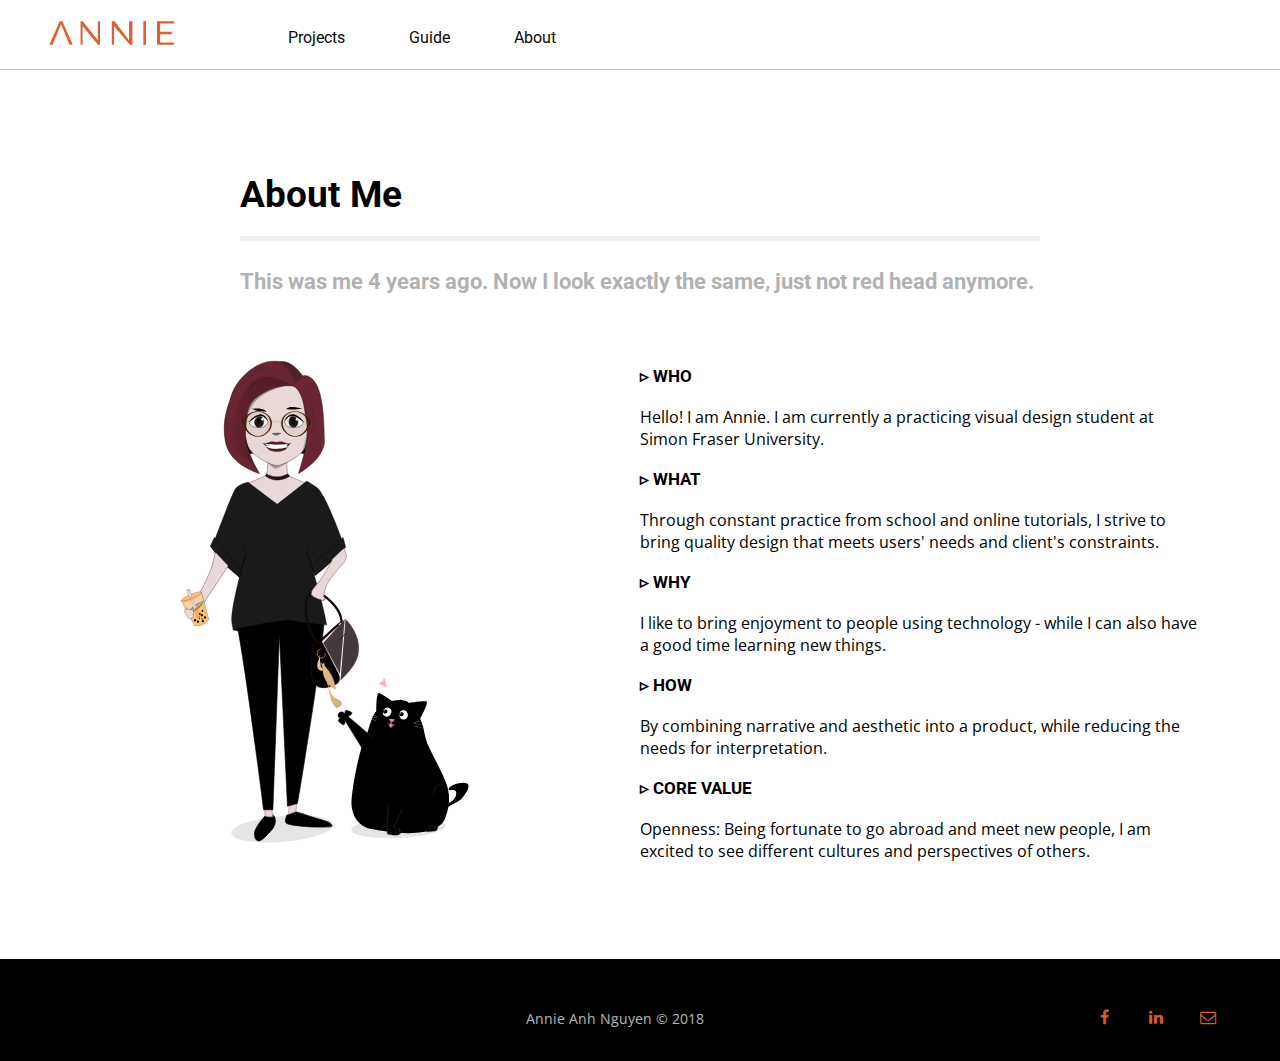
==== about.html @ 4451b5e8 "fix project 1 page" ====
<!DOCTYPE html>
<html lang="en">

<head>
    <meta charset="utf-8">
    <meta name="viewport" content="width=width-device, initial-scale=1">
    <title>Annie Nguyen | About</title>

    <link href="css/main.css" rel="stylesheet">
    <link href="css/normalize.css" rel="stylesheet">

    <link href="img/favicon.ico" rel="shortcut icon" type="image/x-icon">
    <link rel="stylesheet" href="https://cdnjs.cloudflare.com/ajax/libs/font-awesome/4.7.0/css/font-awesome.min.css">
</head>

<body>
    <header class="main-header">
        <div class="top-nav">
            <nav id="myNav" class="nav-bar">
                <div class="nav-bar-div">
                    <a class="logo-link" href="index.html"><img class="logo" src="img/logo.svg" alt="logo-img"></a>
                    <a class="nav-item nav-item-border" href="index.html">Projects</a>
                    <a class="nav-item nav-item-border" href="style-guide.html">Guide</a>
                    <a class="nav-item nav-item-border" href="about.html">About</a>
                </div>
                <div class="menu-icon-div">
                    <a class="menu-icon" href="javascript:void(0);" onclick="myFunction()">
                        <i class="fa fa-bars"></i>
                    </a>
                </div>
            </nav>
        </div>
    </header>

    <section class="page-heading">
            <div class="heading-element">
                <h1 class="heading text-h1-large">About Me</h1>
                <h2 class="low-opacity-header text-h2-small">This was me 4 years ago. Now I look exactly the same, just not red head anymore.</h2>
            </div>
        </section>

    <section class="page-heading">
        <div class="about-me-element">
            <div class="about-me-image">
                <img class="me-image" src="img/about-me.svg" alt="about-img">
            </div>

            <div class="about-me-text">
                <h3 class="text-h3-small">&#9657; WHO </h3>
                <p>Hello! I am Annie. I am currently a practicing visual design student at Simon Fraser University.
                </p>
                <h3 class="text-h3-small">&#9657; WHAT </h3>
                <p>Through constant practice from school and online tutorials, I strive to bring quality design that
                    meets users' needs and client's constraints.</p>
                <h3 class="text-h3-small">&#9657; WHY </h3>
                <p>I like to bring enjoyment to people using technology - while I can also have
                    a good time learning new things.</p>
                <h3 class="text-h3-small">&#9657; HOW </h3>
                <p>By combining narrative and aesthetic into a product, while reducing the needs for interpretation.
                </p>
                <h3 class="text-h3-small">&#9657; CORE VALUE </h3>
                <p>Openness: Being fortunate to go abroad and meet new people, I am excited
                    to see different cultures and perspectives of others.</p>
            </div>
        </div>
    </section>

    <footer>
        <div class="footer-item">
            <div class="footer-item-name">
                <p>Annie Anh Nguyen &copy; 2018 </p>
            </div>
            <div class="footer-item-contact">
                <a href="https://www.facebook.com/annien018" class="social-media-icon" target="_blank"><i class="fa fa-facebook"
                        aria-hidden="true"></i></a>
                <a href="https://www.linkedin.com/feed/" class="social-media-icon" target="_blank"><i class="fa fa-linkedin"
                        aria-hidden="true"></i></a>
                <a href="mailto:nnpa185@gmail.com" class="social-media-icon" target="_blank"><i class="fa fa-envelope-o"
                        aria-hidden="true"></i></a>
            </div>
        </div>
    </footer>

    <script src="js/script.js"></script>
</body>

</html>
---- css/main.css ----
/* ------------------------------------------------------------------------------------------------------------------------------ */
/* Importing */
@import url('https://fonts.googleapis.com/css?family=Roboto');
@import url('https://fonts.googleapis.com/css?family=Open+Sans');



/* ------------------------------------------------------------------------------------------------------------------------------ */
/* General Structure */
*, *:before, *:after{
    box-sizing: border-box;
}

.main-header{
    padding:1rem;
}

code{
    background-color: #EEE;
    padding:1rem;
    margin-top:1rem;
    display: block;
}
.code-div{
    background-color: #EEE;

}


.ul-citation{
    padding:1rem;
    line-height: 1.8rem;
}

.section-border{
    border-top:1px solid rgba(128, 128, 128, 0.404);
    padding-bottom:5rem;
}

.branding-element-color{
    text-align: center;
}

@media (max-width: 630px){
    .border-line{
        border-top:1px solid grey;
        opacity:0.3;
        margin-top:-1rem;
    }
    .heading-element{
        padding:2rem;
    }
    .text-element{
        padding:1rem;
    }
    .citation-element{
        padding:1rem;
    }
    .interactive-element{
        padding:1rem;
    }
    .branding-element{
        padding:1rem;
    }
    .branding-element-fonts{
        padding: 1rem;
    }
}

@media (min-width: 630px){
    .border-line{
        border:none;
        margin-top:2rem;
    }
    .heading-element{
        padding-left:15rem;
        padding-right:15rem;
        padding-bottom:2rem;
        padding-top:7rem;
    }
    .text-element{
        padding-left:15rem;
        padding-right:15rem;
    }
    .citation-element{
        padding-left:15rem;
        padding-right:15rem;
    }
    .interactive-element{
        padding-left:15rem;
        padding-right:15rem;
    }
    .branding-element{
        padding-left:15rem;
        padding-right:15rem;
    }
    .branding-element-fonts{
        padding-left:15rem;
        padding-right:15rem;
    }
}


/* ------------------------------------------------------------------------------------------------------------------------------ */
/* Text */
body{
    overflow-wrap: break-word;
    word-wrap: break-word;
}

h1, h2, h3, h4{
    font-family: 'Roboto', sans-serif;
}

.low-opacity-header{
    opacity: 0.3;
}

.text-h1-large{
    font-size: 2.3em;
}
.text-h1-small{
    font-size:1.9em;
}

.text-h2-small{
    font-size:1.4em;
}

.text-h3-small{
    font-size: 1.07em;
}

.text-h4-small{
    font-size: 0.95em;
}

p{
    font-family: 'Open Sans', sans-serif;
}

nav{
    font-family: 'Roboto', sans-serif;
}

a{
    font-family: 'Roboto', sans-serif;
}

.citation-element{
    font-family: 'Roboto', sans-serif;
}

.heading{
    border-bottom:5px solid rgba(128, 128, 128, 0.123);
    padding-bottom:1rem;
}

.in-text-link{
    text-decoration: none;
    color:black;
    border-bottom:3px solid #FFD046;
    transition:all 0.3s ease-in-out;
    -webkit-transition: all 0.3s ease-in-out;
    -moz-transition: all 0.3s ease-in-out;
    -o-transition: all 0.3s ease-in-out;
    -ms-transition: all 0.3s ease-in-out;
    padding-left: 0.17rem;
    padding-right:0.17rem;
}

.in-text-link:hover, .in-text-link:focus{
    background-color: #FFD046;
}

/* ------------------------------------------------------------------------------------------------------------------------------ */
/* Navigation */
.menu-icon {
    font-size:1.6rem;
    display:none;
}

.nav-bar .menu-icon{
    display:none;
}

.menu-icon:hover, .menu-icon:focus{
    color:#DD5A24;
}
.nav-bar a{
    text-decoration: none;
    float:left;
    display: block;
    text-align: center;
    transition:all 0.3s ease-in-out;
    -webkit-transition: all 0.3s ease-in-out;
    -moz-transition: all 0.3s ease-in-out;
    -o-transition: all 0.3s ease-in-out;
    -ms-transition: all 0.3s ease-in-out;
    color:black;
}

.nav-bar{
    overflow: hidden;
}

.logo{
    max-width:8rem;
    width:100%;
    transition:all 0.3s ease-in-out;
    -webkit-transition: all 0.3s ease-in-out;
    -moz-transition: all 0.3s ease-in-out;
    -o-transition: all 0.3s ease-in-out;
    -ms-transition: all 0.3s ease-in-out;
    padding-top:0.25rem;
    padding-bottom:1rem;
}

.logo:hover, .logo:focus{
    transform:scale(1.025);
}

/* When the screen is less than 630 pixels wide, hide all links.  */
@media (max-width: 630px) {
    .nav-bar a:not(:first-child) {display: none;}
    .nav-bar a.menu-icon {
      float: right;
      display: block;
    }
    .nav-bar.responsive {
        position: relative;
    }
    .nav-bar.responsive a.menu-icon {
        position: absolute;
        right: 0;
        top: 0;
    }
    .nav-bar.responsive a {
        float: none;
        display: block;
        text-align: left;
    }
    .nav-item{
        padding:1rem;
        margin:0.4rem;
    }
    .nav-item-border{
        border-top:1px solid rgba(128, 128, 128, 0.589);
    }
}

@media (min-width: 630px){
    .logo-link{
        margin-right:5rem;
        margin-left:2rem;
    }
    .top-nav{
        z-index: 999;
        position: fixed;
        background-color:white;
        border-bottom:1px solid rgba(128, 128, 128, 0.507);
        top:0;
        left:0;
        right:0;
        padding:1rem 1rem 0 1rem;
        opacity:0.96;
    }
    .nav-item{
        padding-left:0.15rem;
        padding-bottom:0.25rem;
        padding-right:0.15rem;
        margin-top:0.7rem;
        margin-left:1.85rem;
        margin-right:1.85rem;
    }
    .nav-item:hover, .nav-item:focus{
        border-bottom:5px solid #FFD046;
    }
}


/* ------------------------------------------------------------------------------------------------------------------------------ */
/* Images */



/* Social Media Icons */
.social-media-icon{
    color:#DD5A24;
    padding:1rem;
    width:3rem;
    display:inline-block;
    text-align: center;
    transition: all 0.5s ease-in-out;
    -webkit-transition: all 0.5s ease-in-out;
    -moz-transition: all 0.5s ease-in-out;
    -o-transition: all 0.5s ease-in-out;
    -ms-transition: all 0.5s ease-in-out;
}

.social-media-icon:hover, .social-media-icon:focus{
    background-color: #FFD046;
    color:black;
}


/* ------------------------------------------------------------------------------------------------------------------------------ */
/* Heading */
@media (max-width:630px){
    .page-heading{
        padding-top:2rem;
        clear:both;
    }
}

.header-link{
    text-decoration: none;
    color: #DD5A24;
    transition:all 0.3s ease-in-out;
    -webkit-transition: all 0.3s ease-in-out;
    -moz-transition: all 0.3s ease-in-out;
    -o-transition: all 0.3s ease-in-out;
    -ms-transition: all 0.3s ease-in-out;
}
.header-link:hover, .header-link:focus{
    border-bottom:5px solid #DD5A24;
}



/* ------------------------------------------------------------------------------------------------------------------------------ */
/* Buttons */
.btn{
  display: inline-block;
  padding: 0.5rem 1rem;
  color: black;
  background-color: transparent;
  transition:all 0.5s;
  text-decoration: none;
  border: 1px solid #DD5A24;
  border-radius: 2px;
  text-align: center;
}

.btn:hover, .btn:focus {
    background-color: #c44829;
    color:white;
  }





/* ------------------------------------------------------------------------------------------------------------------------------ */
/* Branding */
/* Font */
.roboto-font{
    font-family: 'Roboto', sans-serif;
}

.opensans-font{
    font-family: 'Open Sans', sans-serif;
}

/* Color */
.color-1{
    background-color: #FFD046;
    padding:1rem;
}

.color-2{
    background-color: #DD5A24;
    padding:1rem;
}

/* ------------------------------------------------------------------------------------------------------------------------------ */
/* About */
.me-image{
    max-width: 20rem;
}

.about-me-image{
    float:left;
}

.about-me-text{
    float: left;
}

@media (min-width:630px){
    .about-me-image{
        width:50%;
        padding-bottom:5rem;
        text-align: center;
    }
    .about-me-text{
        width: 50%;
        padding-bottom:5rem;
        padding-right:5rem;
    }
}

@media (max-width:630px){
    .about-me-image{
        width:100%;
        padding-bottom:5rem;
        text-align: center;
    }
    .about-me-text{
        width: 100%;
        padding-top:1rem;
        padding-bottom:5rem;
        padding-right:1rem;
        padding-left:1rem;
    }
}

/* ------------------------------------------------------------------------------------------------------------------------------ */
/* Home/ Projects Showcase */
.prj-img{
    float:left;
    width:28rem;
    height:28rem;
    overflow: hidden;
}

.project-holder{
    float: left;
    overflow:hidden;
    position: relative;
    overflow: hidden;
}

.project-info-bg{
    background-color: rgba(0,0,0,0.65);
    top:1rem;
    bottom:1rem;
    right:1rem;
    left:1rem;
    padding-top:9rem;
    position: relative;
    text-align: center;
    cursor: pointer;
    position: absolute;
    opacity:0;
    -webkit-transition: all 0.45s ease-in-out;
    -moz-transition: all 0.45s ease-in-out;
    -o-transition: all 0.45s ease-in-out;
    -ms-transition: all 0.45s ease-in-out;
    transition: all 0.45s ease-in-out;  
}

.link-spanner{
    position:absolute; 
    width:100%;
    height:100%;
    top:0;
    left: 0;
    z-index: 1;
}

.project-info{
    color:white;
    text-decoration: none;
}

.project-info h2{
    text-transform: uppercase;
    letter-spacing: 0.25em;
}


.project-holder:hover .project-info-bg{
    opacity:1;
}

@media (min-width:1007px){
    .project-holder{
        max-width: 33.33%;
    }
}

@media (max-width:1007px){
    .project-holder{
        max-width: 100%;
    }
    .prj-img{
        max-width:100%;
        height:auto;
    }
}


/* ------------------------------------------------------------------------------------------------------------------------------ */
/* Project Description */
mark{
    opacity:0.7;
    background-color: rgba(128, 128, 128, 0.479);  
    border-radius: 5px;
    padding:0.5rem;
    font-family: 'Roboto', sans-serif;
    margin-right:0.5rem;
    margin-top:0.5rem;
    line-height: 2rem;
}

.project-img{
    width:100%;
}

.p-img-description{
    opacity:0.5;
    font-size:0.9em;
    margin-top:-0.5rem;
}

@media (max-width:630px){
    .project-description{
        padding:2rem;
    }
    mark{
        float:left;
    }
}

@media (min-width:630px){
    .project-description{
        padding-right:15rem;
        padding-left:15rem;
    }
}

@media (max-width:630px){
    .project-description-img{
        padding:2rem;
    }
}

@media (min-width:630px){
    .project-description-img{
        padding-right:15rem;
        padding-left:15rem;
    }
}

/* ------------------------------------------------------------------------------------------------------------------------------ */
/* Footer */
footer{
    clear: both;
    overflow: hidden;
    background-color: black;
    color:white;
}

.footer-item-contact{
    float:left;
}
.footer-item-name{
    float:left;
}

@media (max-width:630px){
    footer{
        padding-bottom:1rem;
    }
    .footer-item-contact{
        text-align: center;
        width:100%;
    }
    .footer-item-name{
        opacity:0.7;
        text-align: center;
        width:100%;
        font-size:0.8em;
        padding-top:2rem;
    }
}

@media (min-width:630px){
    footer{
        padding-bottom:1rem;
    }
    .footer-item-contact{
        width:45%;
        text-align: right;
        padding-right:3rem;
        padding-top:2rem;
    }
    .footer-item-name{
        opacity:0.7;
        width:55%;
        font-size:0.85em;
        text-align: right;
        padding-top:2.3rem;
    }
}

@media (min-width:1950px){
    footer{
        position: absolute;
        bottom:0;
        padding:0;
        width:100%;
    }
}
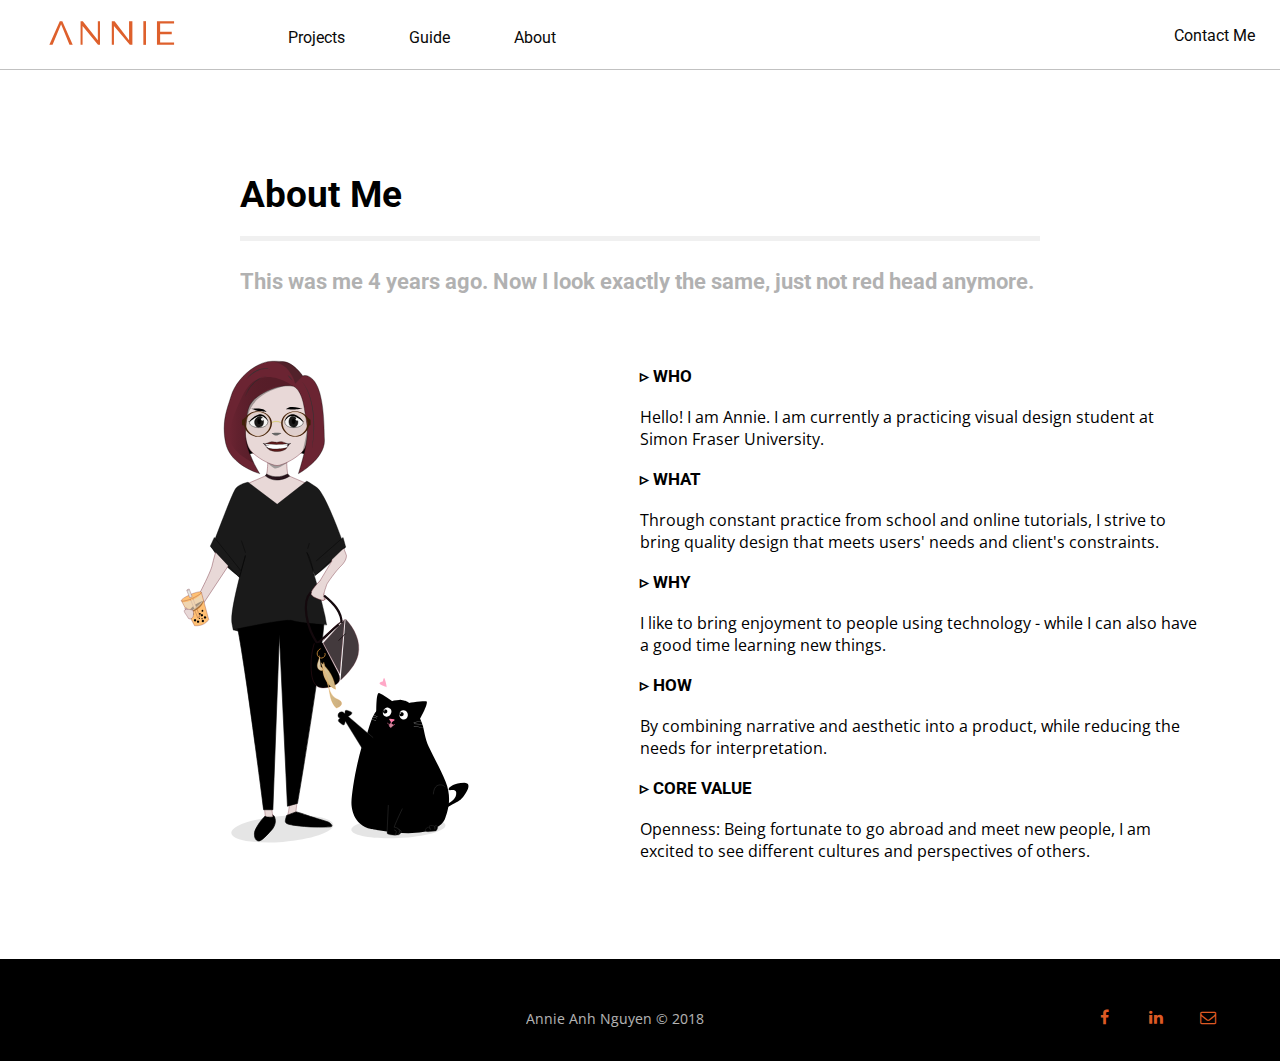
==== commit 2260a549: "remove contact html, fix navigation bar" ====
--- a/about.html
+++ b/about.html
@@ -22,6 +22,10 @@
                     <a class="nav-item nav-item-border" href="index.html">Projects</a>
                     <a class="nav-item nav-item-border" href="style-guide.html">Guide</a>
                     <a class="nav-item nav-item-border" href="about.html">About</a>
+
+                    <div class="contact-me-wrapper">
+                        <a href="mailto:nnpa185@gmail.com" target="_blank">Contact Me</a>
+                    </div>
                 </div>
                 <div class="menu-icon-div">
                     <a class="menu-icon" href="javascript:void(0);" onclick="myFunction()">
@@ -33,11 +37,12 @@
     </header>
 
     <section class="page-heading">
-            <div class="heading-element">
-                <h1 class="heading text-h1-large">About Me</h1>
-                <h2 class="low-opacity-header text-h2-small">This was me 4 years ago. Now I look exactly the same, just not red head anymore.</h2>
-            </div>
-        </section>
+        <div class="heading-element">
+            <h1 class="heading text-h1-large">About Me</h1>
+            <h2 class="low-opacity-header text-h2-small">This was me 4 years ago. Now I look exactly the same, just not
+                red head anymore.</h2>
+        </div>
+    </section>
 
     <section class="page-heading">
         <div class="about-me-element">
--- a/css/main.css
+++ b/css/main.css
@@ -67,7 +67,7 @@
     }
 }
 
-@media (min-width: 630px){
+@media (min-width: 860px){
     .border-line{
         border:none;
         margin-top:2rem;
@@ -97,6 +97,39 @@
     .branding-element-fonts{
         padding-left:15rem;
         padding-right:15rem;
+    }
+}
+
+@media (min-width:630px) and (max-width:860px){
+    .border-line{
+        border:none;
+        margin-top:2rem;
+    }
+    .heading-element{
+        padding-left:9rem;
+        padding-right:9rem;
+        padding-bottom:2rem;
+        padding-top:7rem;
+    }
+    .text-element{
+        padding-left:9rem;
+        padding-right:9rem;
+    }
+    .citation-element{
+        padding-left:9rem;
+        padding-right:9rem;
+    }
+    .interactive-element{
+        padding-left:9rem;
+        padding-right:9rem;
+    }
+    .branding-element{
+        padding-left:9rem;
+        padding-right:9rem;
+    }
+    .branding-element-fonts{
+        padding-left:9rem;
+        padding-right:9rem;
     }
 }
 
@@ -220,6 +253,26 @@
     transform:scale(1.025);
 }
 
+.contact-me-wrapper a{
+    float:right;
+    display:block;
+    text-align: center;
+    border:1px solid transparent;
+    padding:0.5rem;
+    transition:all 0.3s ease-in-out;
+    -webkit-transition: all 0.3s ease-in-out;
+    -moz-transition: all 0.3s ease-in-out;
+    -o-transition: all 0.3s ease-in-out;
+    -ms-transition: all 0.3s ease-in-out;
+}
+
+.contact-me-wrapper a:hover{
+    padding:0.5rem;
+    border:2px solid #FFD046;
+    visibility: visible;
+}
+
+
 /* When the screen is less than 630 pixels wide, hide all links.  */
 @media (max-width: 630px) {
     .nav-bar a:not(:first-child) {display: none;}
@@ -246,6 +299,22 @@
     }
     .nav-item-border{
         border-top:1px solid rgba(128, 128, 128, 0.589);
+    }
+}
+
+@media (max-width:810px){
+    .contact-me-wrapper{
+        visibility: hidden;
+        clear:both;
+        padding:0;
+        margin:0;
+        position:absolute;
+        opacity:0;
+    }
+
+    .contact-me-wrapper a{
+        visibility: hidden;
+        opacity:0;
     }
 }
 
@@ -433,10 +502,10 @@
 
 .project-info-bg{
     background-color: rgba(0,0,0,0.65);
-    top:1rem;
-    bottom:1rem;
-    right:1rem;
-    left:1rem;
+    top:2rem;
+    bottom:2rem;
+    right:2rem;
+    left:2rem;
     padding-top:9rem;
     position: relative;
     text-align: center;
@@ -516,32 +585,35 @@
 
 @media (max-width:630px){
     .project-description{
-        padding:2rem;
+        padding-right:2rem;
+        padding-left:2rem;
+        clear:both;
     }
     mark{
         float:left;
     }
+
+    .project-description-img{
+        padding:2rem;
+    }
 }
 
 @media (min-width:630px){
     .project-description{
         padding-right:15rem;
         padding-left:15rem;
-    }
-}
-
-@media (max-width:630px){
+        padding-bottom:1rem;
+        padding-top:1rem;
+    }
+
     .project-description-img{
-        padding:2rem;
-    }
-}
-
-@media (min-width:630px){
-    .project-description-img{
-        padding-right:15rem;
-        padding-left:15rem;
-    }
-}
+        padding-right:15rem;
+        padding-left:15rem;
+        padding-bottom:1rem;
+        padding-top:1rem;
+    }
+}
+
 
 /* ------------------------------------------------------------------------------------------------------------------------------ */
 /* Footer */
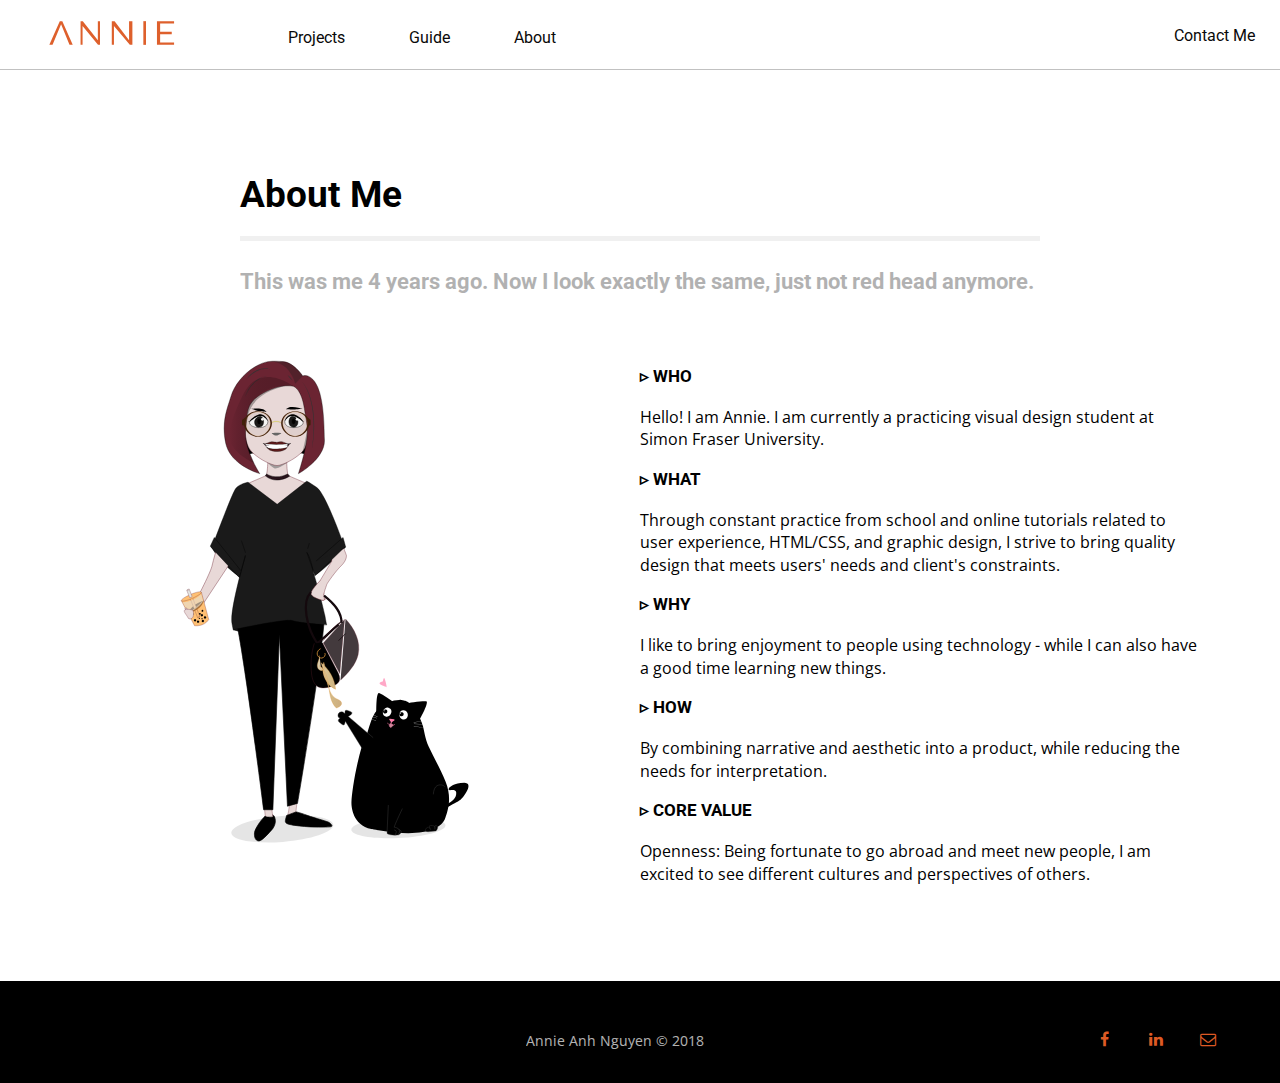
==== commit ba0c2f14: "add linkedin link" ====
--- a/about.html
+++ b/about.html
@@ -55,7 +55,7 @@
                 <p>Hello! I am Annie. I am currently a practicing visual design student at Simon Fraser University.
                 </p>
                 <h3 class="text-h3-small">&#9657; WHAT </h3>
-                <p>Through constant practice from school and online tutorials, I strive to bring quality design that
+                <p>Through constant practice from school and online tutorials related to user experience, HTML/CSS, and graphic design, I strive to bring quality design that
                     meets users' needs and client's constraints.</p>
                 <h3 class="text-h3-small">&#9657; WHY </h3>
                 <p>I like to bring enjoyment to people using technology - while I can also have
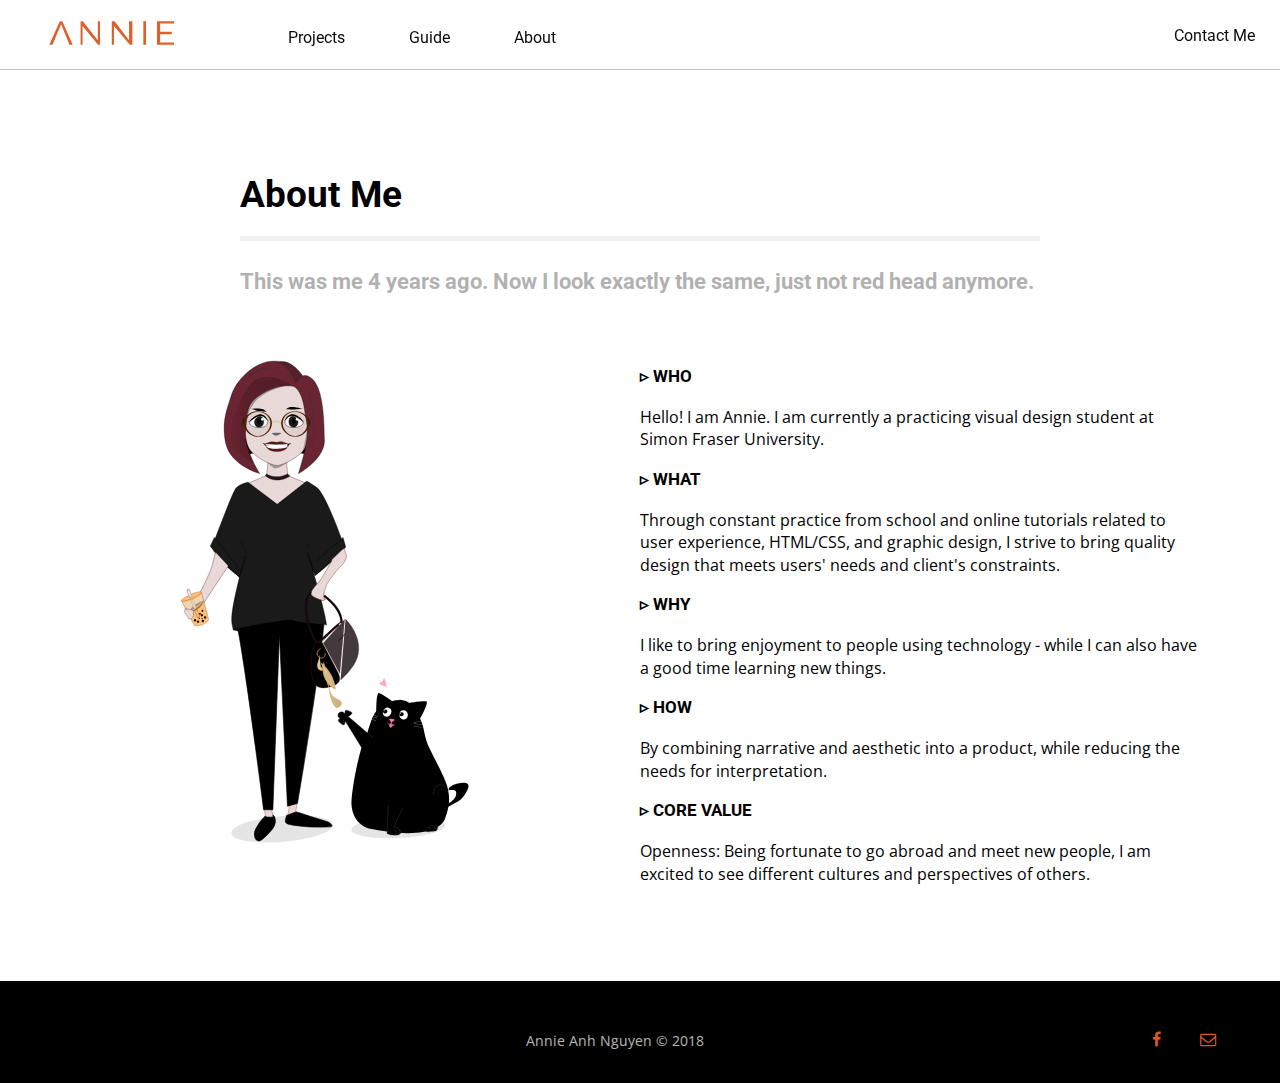
==== commit 1d8aa8d4: "remove Linked contact because of error" ====
--- a/about.html
+++ b/about.html
@@ -78,8 +78,8 @@
             <div class="footer-item-contact">
                 <a href="https://www.facebook.com/annien018" class="social-media-icon" target="_blank"><i class="fa fa-facebook"
                         aria-hidden="true"></i></a>
-                <a href="https://www.linkedin.com/feed/" class="social-media-icon" target="_blank"><i class="fa fa-linkedin"
-                        aria-hidden="true"></i></a>
+                <!-- <a href="https://www.linkedin.com/in/annienn" class="social-media-icon" target="_blank"><i class="fa fa-linkedin"
+                        aria-hidden="true"></i></a> -->
                 <a href="mailto:nnpa185@gmail.com" class="social-media-icon" target="_blank"><i class="fa fa-envelope-o"
                         aria-hidden="true"></i></a>
             </div>
--- a/css/main.css
+++ b/css/main.css
@@ -23,9 +23,7 @@
 }
 .code-div{
     background-color: #EEE;
-
-}
-
+}
 
 .ul-citation{
     padding:1rem;
@@ -33,7 +31,7 @@
 }
 
 .section-border{
-    border-top:1px solid rgba(128, 128, 128, 0.404);
+    /* border-top:1px solid rgba(128, 128, 128, 0.404); */
     padding-bottom:5rem;
 }
 
@@ -65,8 +63,21 @@
     .branding-element-fonts{
         padding: 1rem;
     }
-}
-
+    .project-description{
+        padding-right:2rem;
+        padding-left:2rem;
+        clear:both;
+    }
+    mark{
+        float:left;
+    }
+
+    .project-description-img{
+        padding:2rem;
+    }
+}
+
+/* Large Ipad size */
 @media (min-width: 860px){
     .border-line{
         border:none;
@@ -97,6 +108,19 @@
     .branding-element-fonts{
         padding-left:15rem;
         padding-right:15rem;
+    }
+    .project-description{
+        padding-right:15rem;
+        padding-left:15rem;
+        padding-bottom:1rem;
+        padding-top:1rem;
+    }
+
+    .project-description-img{
+        padding-right:15rem;
+        padding-left:15rem;
+        padding-bottom:1rem;
+        padding-top:1rem;
     }
 }
 
@@ -131,8 +155,49 @@
         padding-left:9rem;
         padding-right:9rem;
     }
-}
-
+    .project-description{
+        padding-right:9rem;
+        padding-left:9rem;
+        padding-bottom:1rem;
+        padding-top:1rem;
+    }
+
+    .project-description-img{
+        padding-right:9rem;
+        padding-left:9rem;
+        padding-bottom:1rem;
+        padding-top:1rem;
+    }
+}
+
+
+/* Super large screens */
+@media (min-width:1824px){
+    .nav-item{
+        padding-left:1.75rem;
+        padding-right:1.75rem;
+        font-size:150%;
+    }
+    .top-nav{
+        padding-top:2rem!important; 
+        padding-bottom:0.75rem!important;
+    }
+    .logo-link{
+        margin-top:0.6rem;
+        padding-left:4rem!important;
+    }
+    .contact-me-wrapper a{
+        font-size: 150%;
+        padding:1rem;
+        padding-right:4rem!important;
+    }
+    .heading-element{
+        font-size:190%;
+    }
+    .project-description{
+        font-size:190%;
+    }
+}
 
 /* ------------------------------------------------------------------------------------------------------------------------------ */
 /* Text */
@@ -326,7 +391,7 @@
     .top-nav{
         z-index: 999;
         position: fixed;
-        background-color:white;
+        background-color:rgba(255, 255, 255, 0.877);
         border-bottom:1px solid rgba(128, 128, 128, 0.507);
         top:0;
         left:0;
@@ -380,6 +445,9 @@
         padding-top:2rem;
         clear:both;
     }
+    .heading{
+        border:none;
+    }
 }
 
 .header-link{
@@ -418,8 +486,6 @@
 
 
 
-
-
 /* ------------------------------------------------------------------------------------------------------------------------------ */
 /* Branding */
 /* Font */
@@ -484,6 +550,20 @@
     }
 }
 
+@media (min-width:1824px){
+    .about-me-text{
+        padding-right:20rem;
+        font-size:150%;
+    }
+    .about-me-image{
+        padding-left:15rem;
+    }
+    .me-image{
+        width:40rem;
+        max-width:40rem;
+    }
+}
+
 /* ------------------------------------------------------------------------------------------------------------------------------ */
 /* Home/ Projects Showcase */
 .prj-img{
@@ -497,7 +577,6 @@
     float: left;
     overflow:hidden;
     position: relative;
-    overflow: hidden;
 }
 
 .project-info-bg{
@@ -556,6 +635,16 @@
     .prj-img{
         max-width:100%;
         height:auto;
+    } 
+}
+
+@media (min-width:1824px){
+    .prj-img{
+        width:50em;
+        height:50em;
+    }
+    .project-info{
+        font-size: 200%;
     }
 }
 
@@ -583,37 +672,6 @@
     margin-top:-0.5rem;
 }
 
-@media (max-width:630px){
-    .project-description{
-        padding-right:2rem;
-        padding-left:2rem;
-        clear:both;
-    }
-    mark{
-        float:left;
-    }
-
-    .project-description-img{
-        padding:2rem;
-    }
-}
-
-@media (min-width:630px){
-    .project-description{
-        padding-right:15rem;
-        padding-left:15rem;
-        padding-bottom:1rem;
-        padding-top:1rem;
-    }
-
-    .project-description-img{
-        padding-right:15rem;
-        padding-left:15rem;
-        padding-bottom:1rem;
-        padding-top:1rem;
-    }
-}
-
 
 /* ------------------------------------------------------------------------------------------------------------------------------ */
 /* Footer */
@@ -622,6 +680,10 @@
     overflow: hidden;
     background-color: black;
     color:white;
+    width:100%;
+    margin:auto;
+    bottom:0;
+    padding:0;
 }
 
 .footer-item-contact{
@@ -650,6 +712,7 @@
 
 @media (min-width:630px){
     footer{
+        clear:both;
         padding-bottom:1rem;
     }
     .footer-item-contact{
@@ -667,11 +730,16 @@
     }
 }
 
-@media (min-width:1950px){
+@media (min-width:1824px){
     footer{
-        position: absolute;
-        bottom:0;
-        padding:0;
-        width:100%;
+        clear:both;
+        padding-bottom:2rem;
+    }
+    .footer-item-contact{
+        font-size:170%;
+        padding-right:7rem;
+    }
+    .footer-item-name{
+        font-size:150%;
     }
 }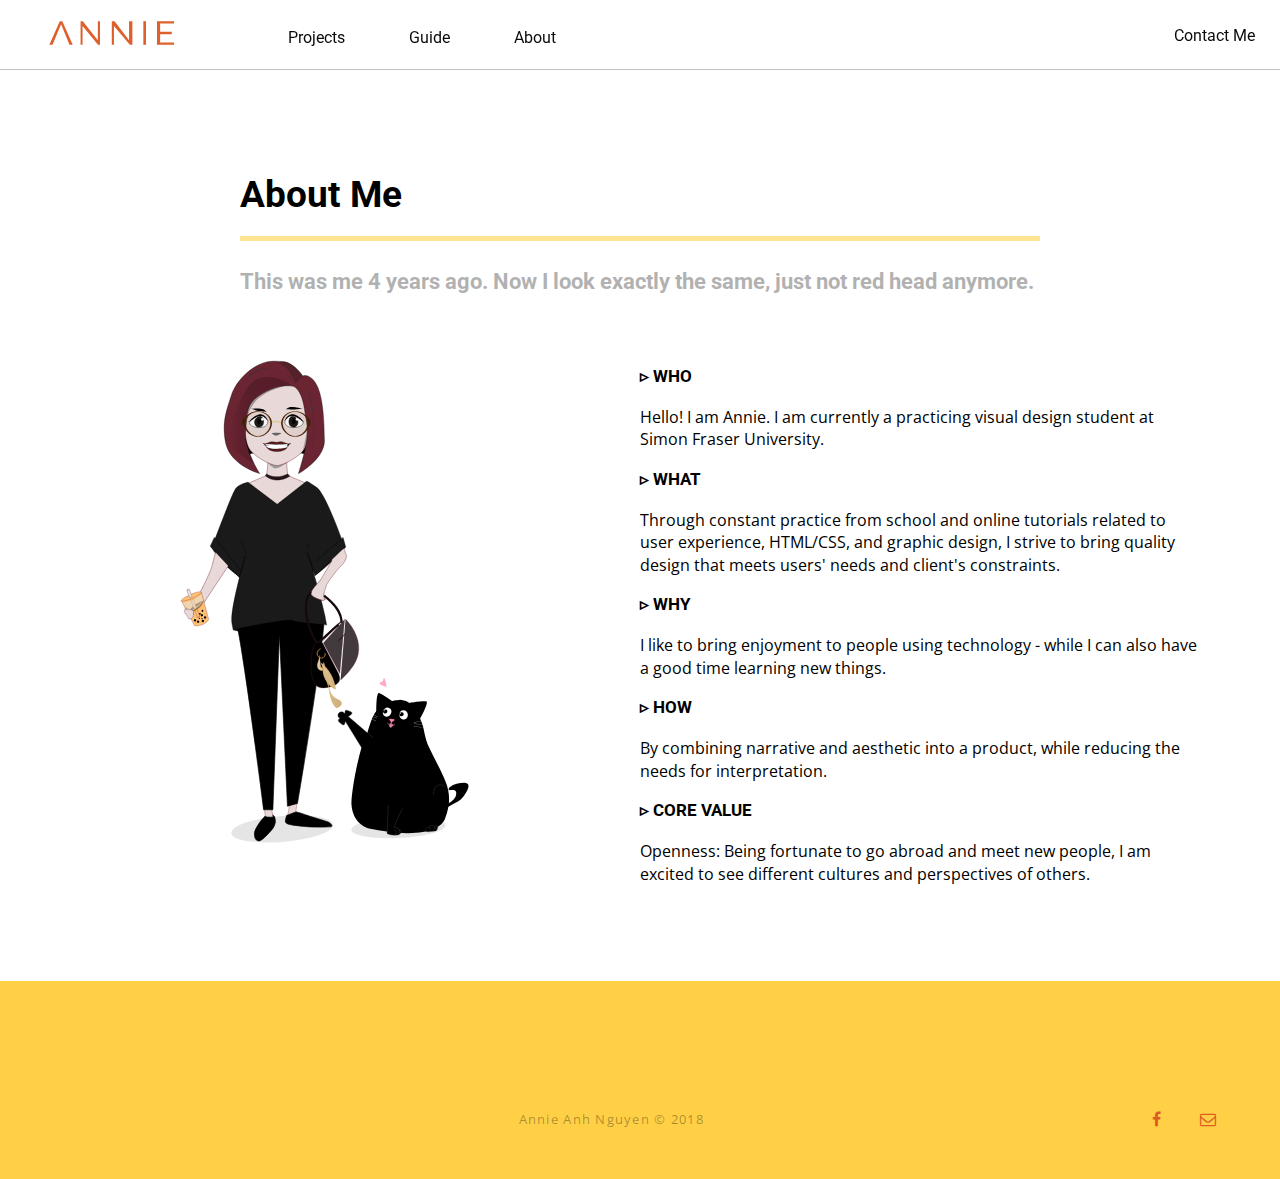
==== commit 0201a3fb: "minify the css" ====
--- a/about.html
+++ b/about.html
@@ -6,7 +6,7 @@
     <meta name="viewport" content="width=width-device, initial-scale=1">
     <title>Annie Nguyen | About</title>
 
-    <link href="css/main.css" rel="stylesheet">
+    <link href="css/main-dist.css" rel="stylesheet">
     <link href="css/normalize.css" rel="stylesheet">
 
     <link href="img/favicon.ico" rel="shortcut icon" type="image/x-icon">
@@ -21,7 +21,7 @@
                     <a class="logo-link" href="index.html"><img class="logo" src="img/logo.svg" alt="logo-img"></a>
                     <a class="nav-item nav-item-border" href="index.html">Projects</a>
                     <a class="nav-item nav-item-border" href="style-guide.html">Guide</a>
-                    <a class="nav-item nav-item-border" href="about.html">About</a>
+                    <a class="nav-item nav-item-border border-bottom" href="about.html">About</a>
 
                     <div class="contact-me-wrapper">
                         <a href="mailto:nnpa185@gmail.com" target="_blank">Contact Me</a>
--- a/css/main-dist.css
+++ b/css/main-dist.css
@@ -0,0 +1 @@
+@import url('https://fonts.googleapis.com/css?family=Roboto');@import url('https://fonts.googleapis.com/css?family=Open+Sans');*,:after,:before{-webkit-box-sizing:border-box;box-sizing:border-box}.main-header{padding:1rem}code{background-color:#EEE;padding:1rem;margin-top:1rem;display:block}.code-div{background-color:#EEE;clear:both}.ul-citation{padding:1rem;line-height:1.8rem}.section-border{padding-top:1rem;padding-bottom:5rem;clear:both}.branding-element-color{text-align:center}@media (max-width:630px){.border-line{border-top:1px solid grey;opacity:0.3;margin-top:-1rem}.heading-element{padding:2rem}.text-element{padding:1rem}.citation-element{padding:1rem}.interactive-element{padding:1rem}.branding-element{padding:1rem}.branding-element-fonts{padding:1rem}.project-description{padding-right:2rem;padding-left:2rem;clear:both}mark{float:left}.project-description-img{padding:2rem}}@media (min-width:860px){.border-line{border:none;margin-top:2rem}.heading-element{padding-left:15rem;padding-right:15rem;padding-bottom:2rem;padding-top:7rem}.text-element{padding-left:15rem;padding-right:15rem}.citation-element{padding-left:15rem;padding-right:15rem}.interactive-element{padding-left:15rem;padding-right:15rem}.branding-element{padding-left:15rem;padding-right:15rem}.branding-element-fonts{padding-left:15rem;padding-right:15rem}.project-description{padding-right:15rem;padding-left:15rem;padding-bottom:1rem;padding-top:1rem}.project-description-img{padding-right:15rem;padding-left:15rem;padding-bottom:1rem;padding-top:1rem}}@media (min-width:630px) and (max-width:860px){.border-line{border:none;margin-top:2rem}.heading-element{padding-left:9rem;padding-right:9rem;padding-bottom:2rem;padding-top:7rem}.text-element{padding-left:9rem;padding-right:9rem}.citation-element{padding-left:9rem;padding-right:9rem}.interactive-element{padding-left:9rem;padding-right:9rem}.branding-element{padding-left:9rem;padding-right:9rem}.branding-element-fonts{padding-left:9rem;padding-right:9rem}.project-description{padding-right:9rem;padding-left:9rem;padding-bottom:1rem;padding-top:1rem}.project-description-img{padding-right:9rem;padding-left:9rem;padding-bottom:1rem;padding-top:1rem}}@media (min-width:1824px){.nav-item{padding-left:1.75rem;padding-right:1.75rem;font-size:150%}.top-nav{padding-top:2rem!important;padding-bottom:0.75rem!important}.logo-link{margin-top:0.6rem;padding-left:4rem!important}.contact-me-wrapper a{font-size:150%;padding:1rem;padding-right:4rem!important}.heading-element{font-size:190%}.project-description{font-size:190%}}body{overflow-wrap:break-word;word-wrap:break-word}h1,h2,h3,h4{font-family:'Roboto', sans-serif}.low-opacity-header{opacity:0.3}.text-h1-large{font-size:2.3em}.text-h1-small{font-size:1.9em}.text-h2-small{font-size:1.4em}.text-h3-small{font-size:1.07em}.text-h4-small{font-size:0.95em}p{font-family:'Open Sans', sans-serif}nav{font-family:'Roboto', sans-serif}a{font-family:'Roboto', sans-serif}.citation-element{font-family:'Roboto', sans-serif}.heading{border-bottom:5px solid rgba(255, 209, 70, 0.596);padding-bottom:1rem}.in-text-link{text-decoration:none;color:black;border-bottom:3px solid #FFD046;transition:all 0.3s ease-in-out;-webkit-transition:all 0.3s ease-in-out;-moz-transition:all 0.3s ease-in-out;-o-transition:all 0.3s ease-in-out;-ms-transition:all 0.3s ease-in-out;padding-left:0.17rem;padding-right:0.17rem}.in-text-link:focus,.in-text-link:hover{background-color:#FFD046}.hidden{display:none}.menu-icon{font-size:1.6rem;display:none}.nav-bar .menu-icon{display:none}.menu-icon:focus,.menu-icon:hover{color:#DD5A24}.nav-bar a{text-decoration:none;float:left;display:block;text-align:center;transition:all 0.3s ease-in-out;-webkit-transition:all 0.3s ease-in-out;-moz-transition:all 0.3s ease-in-out;-o-transition:all 0.3s ease-in-out;-ms-transition:all 0.3s ease-in-out;color:black}.nav-bar{overflow:hidden}.logo{max-width:8rem;width:100%;transition:all 0.3s ease-in-out;-webkit-transition:all 0.3s ease-in-out;-moz-transition:all 0.3s ease-in-out;-o-transition:all 0.3s ease-in-out;-ms-transition:all 0.3s ease-in-out;padding-top:0.25rem;padding-bottom:1rem}.logo:focus,.logo:hover{-webkit-transform:scale(1.025);-ms-transform:scale(1.025);transform:scale(1.025)}.contact-me-wrapper a{float:right;display:block;text-align:center;border:1px solid transparent;padding:0.5rem;transition:all 0.3s ease-in-out;-webkit-transition:all 0.3s ease-in-out;-moz-transition:all 0.3s ease-in-out;-o-transition:all 0.3s ease-in-out;-ms-transition:all 0.3s ease-in-out}.contact-me-wrapper a:focus,.contact-me-wrapper a:hover{padding:0.5rem;border:2px solid #FFD046;visibility:visible}@media (max-width:630px){.nav-bar a:not(:first-child){display:none}.nav-bar a.menu-icon{float:right;display:block}.nav-bar.responsive{position:relative}.nav-bar.responsive a.menu-icon{position:absolute;right:0;top:0}.nav-bar.responsive a{float:none;display:block;text-align:left}.nav-item{padding:1rem;margin:0.4rem}.nav-item-border{border-top:1px solid rgba(128, 128, 128, 0.589)}.bottom-border{border-bottom:1px solid rgba(128, 128, 128, 0.589)}}@media (max-width:810px){.contact-me-wrapper{visibility:hidden;clear:both;padding:0;margin:0;position:absolute;opacity:0}.contact-me-wrapper a{visibility:hidden;opacity:0}}@media (min-width:630px){.logo-link{margin-right:5rem;margin-left:2rem}.top-nav{z-index:999;position:fixed;background-color:rgba(255, 255, 255, 0.877);border-bottom:1px solid rgba(128, 128, 128, 0.507);top:0;left:0;right:0;padding:1rem 1rem 0 1rem;opacity:0.96}.nav-item{padding-left:0.15rem;padding-bottom:0.25rem;padding-right:0.15rem;margin-top:0.7rem;margin-left:1.85rem;margin-right:1.85rem}.nav-item:focus,.nav-item:hover{border-bottom:5px solid #FFD046}}.social-media-icon{color:#DD5A24;padding:1rem;width:3rem;display:inline-block;text-align:center;transition:all 0.5s ease-in-out;-webkit-transition:all 0.5s ease-in-out;-moz-transition:all 0.5s ease-in-out;-o-transition:all 0.5s ease-in-out;-ms-transition:all 0.5s ease-in-out}.social-media-icon:focus,.social-media-icon:hover{background-color:rgba(128, 128, 128, 0.384);color:black}@media (max-width:630px){.page-heading{padding-top:2rem;clear:both}.heading{border:none}}.header-link{text-decoration:none;color:#DD5A24;transition:all 0.3s ease-in-out;-webkit-transition:all 0.3s ease-in-out;-moz-transition:all 0.3s ease-in-out;-o-transition:all 0.3s ease-in-out;-ms-transition:all 0.3s ease-in-out}.header-link:focus,.header-link:hover{border-bottom:5px solid #DD5A24}.span-block{display:block}.btn{display:inline-block;padding:0.5rem 1rem;color:black;background-color:transparent;-webkit-transition:all 0.5s;-o-transition:all 0.5s;transition:all 0.5s;text-decoration:none;border:1px solid #DD5A24;border-radius:2px;text-align:center}.btn:focus,.btn:hover{background-color:#c44829;color:white}.roboto-font{font-family:'Roboto', sans-serif}.opensans-font{font-family:'Open Sans', sans-serif}.color-1{background-color:#FFD046;padding:1rem}.color-2{background-color:#DD5A24;padding:1rem}.me-image{max-width:20rem}.about-me-image{float:left}.about-me-text{float:left}@media (min-width:630px){.about-me-image{width:50%;padding-bottom:5rem;text-align:center}.about-me-text{width:50%;padding-bottom:5rem;padding-right:5rem}}@media (max-width:630px){.about-me-image{width:100%;padding-bottom:5rem;text-align:center}.about-me-text{width:100%;padding-top:1rem;padding-bottom:5rem;padding-right:1rem;padding-left:1rem}}@media (min-width:1824px){.about-me-text{padding-right:20rem;font-size:150%}.about-me-image{padding-left:15rem}.me-image{width:40rem;max-width:40rem}}.prj-img{float:left;width:28rem;height:28rem;overflow:hidden}.project-holder{float:left;overflow:hidden;position:relative}.project-info-bg{background-color:rgba(0,0,0,0.65);top:2rem;bottom:2rem;right:2rem;left:2rem;padding-top:9rem;position:relative;text-align:center;cursor:pointer;position:absolute;opacity:0;-webkit-transition:all 0.45s ease-in-out;-moz-transition:all 0.45s ease-in-out;-o-transition:all 0.45s ease-in-out;-ms-transition:all 0.45s ease-in-out;transition:all 0.45s ease-in-out}.project-info-bg-visible{background-color:transparent;border:2px solid white;color:white;text-transform:uppercase;letter-spacing:0.25em;top:2rem;bottom:2rem;right:2rem;left:2rem;padding-left:1rem;line-height:0.25rem;font-size:90%;position:relative;text-align:left;cursor:pointer;position:absolute;opacity:1;-webkit-transition:all 0.45s ease-in-out;-moz-transition:all 0.45s ease-in-out;-o-transition:all 0.45s ease-in-out;-ms-transition:all 0.45s ease-in-out;transition:all 0.45s ease-in-out}.project-holder:focus .project-info-bg-visible,.project-holder:hover .project-info-bg-visible{opacity:0;visibility:hidden}.link-spanner{position:absolute;width:100%;height:100%;top:0;left:0;z-index:1}.project-info{color:white;text-decoration:none}.project-info h2{text-transform:uppercase;letter-spacing:0.25em}.project-holder:focus .project-info-bg,.project-holder:hover .project-info-bg{opacity:1}@media (max-width:630px){.project-info-bg-visible{line-height:0.5rem;font-size:50%}.project-info-bg{padding:0}}@media (min-width:1007px){.project-holder{max-width:33.33%}}@media (max-width:1007px){.project-holder{max-width:100%}.prj-img{max-width:100%;height:auto}}@media (min-width:1824px){.prj-img{width:50em;height:50em}.project-info{font-size:200%}}mark{opacity:0.7;background-color:rgba(128, 128, 128, 0.479);border-radius:5px;padding:0.5rem;font-family:'Roboto', sans-serif;margin-right:0.5rem;margin-top:0.5rem;line-height:2rem}.project-img{width:100%}.p-img-description{opacity:0.5;font-size:0.9em;padding-top:0.5rem}.typewrite{cursor:default;color:black;text-decoration:none}footer{clear:both;overflow:hidden;background-color:#FFD046;color:rgba(0, 0, 0, 0.466);width:100%;margin:auto;bottom:0;padding:0}.footer-item-contact{float:left}.footer-item-name{float:left;letter-spacing:0.1em}@media (max-width:630px){footer{padding-bottom:2rem}.footer-item-contact{text-align:center;width:100%}.footer-item-name{opacity:0.7;text-align:center;width:100%;font-size:0.8em;padding-top:2rem}}@media (min-width:630px){footer{clear:both;padding-top:5rem;padding-bottom:2rem}.footer-item-contact{width:45%;text-align:right;padding-right:3rem;padding-top:2rem}.footer-item-name{opacity:0.7;width:55%;font-size:0.8em;text-align:right;padding-top:2.3rem}}@media (min-width:1824px){footer{clear:both;padding-top:5rem;padding-bottom:2rem}.footer-item-contact{font-size:170%;padding-right:7rem}.footer-item-name{font-size:150%}}